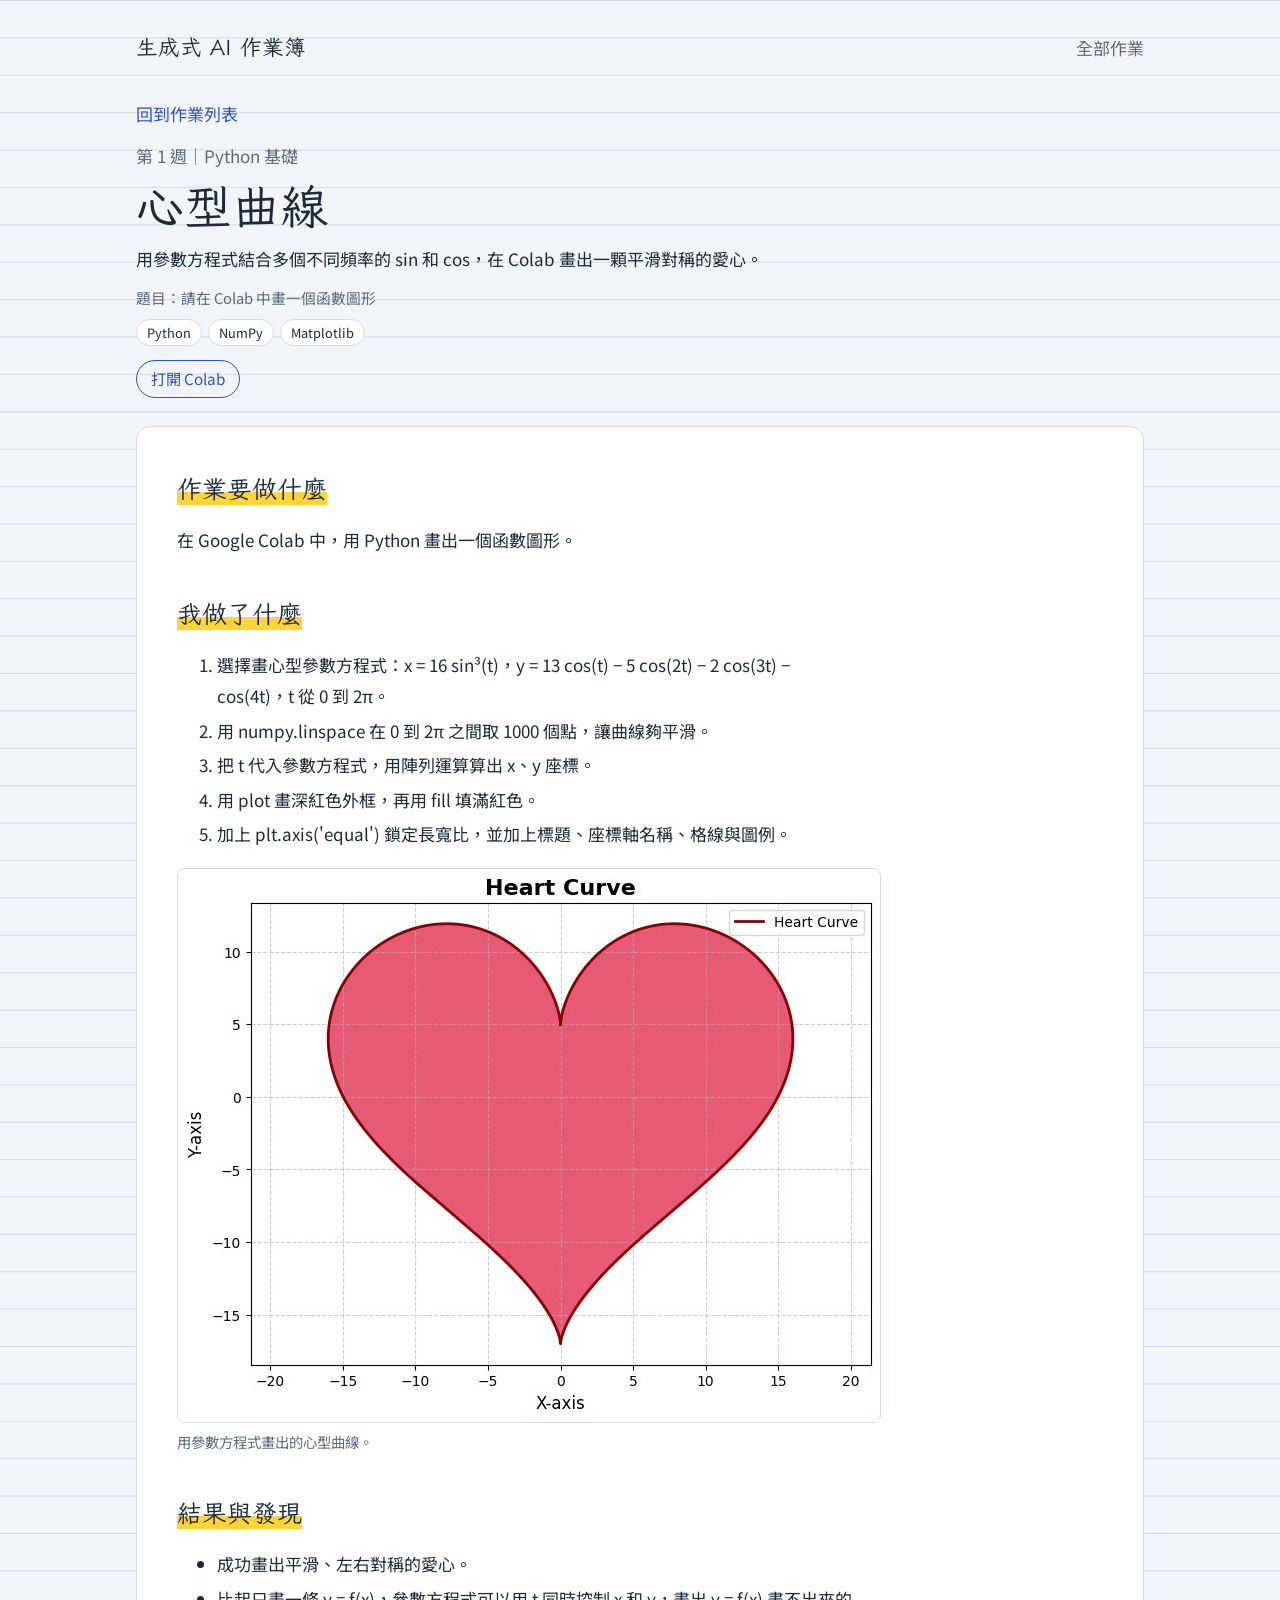
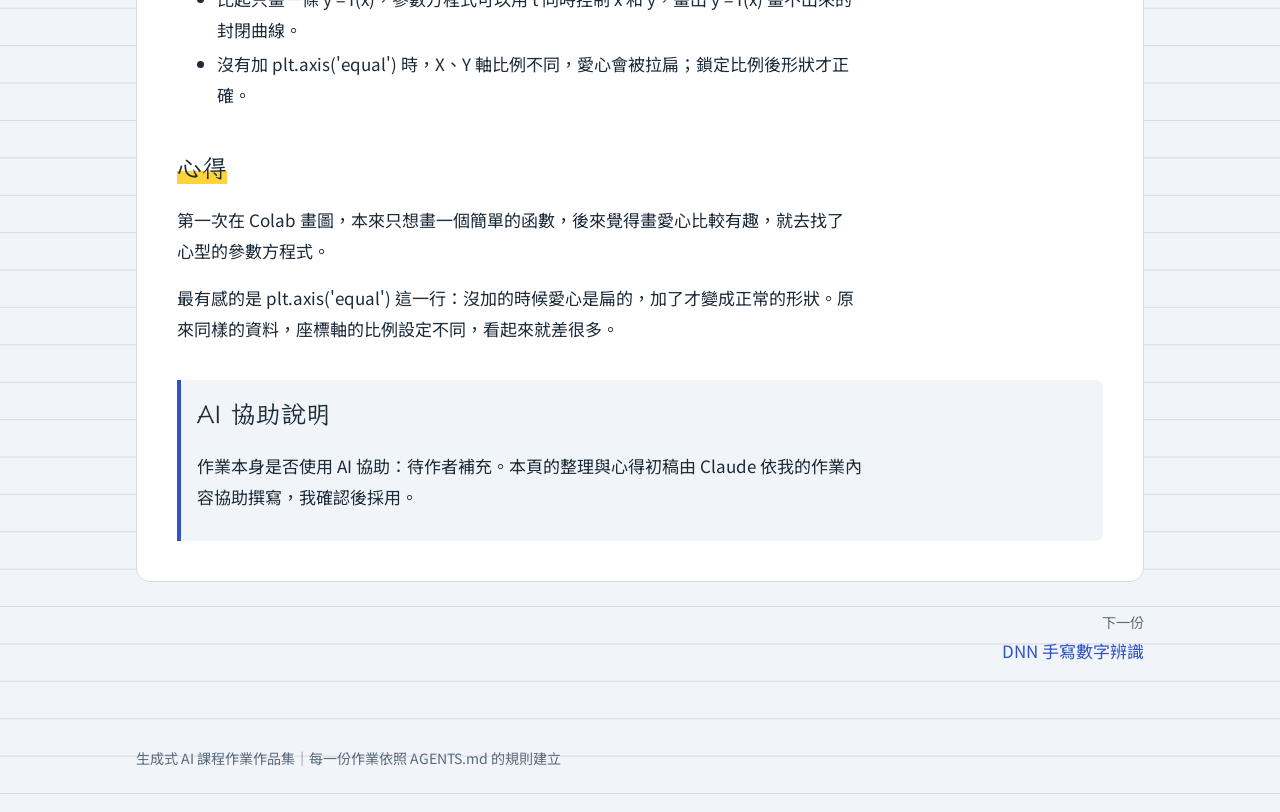
==== works/w01-function-plot.html @ 6072de22 "Add files via upload" ====
<!DOCTYPE html>
<html lang="zh-Hant">
<head>
<meta charset="UTF-8">
<meta name="viewport" content="width=device-width, initial-scale=1">
<title>請在 Colab 中畫一個函數圖形｜生成式 AI 作業簿</title>
<link rel="preconnect" href="https://fonts.googleapis.com">
<link rel="preconnect" href="https://fonts.gstatic.com" crossorigin>
<link href="https://fonts.googleapis.com/css2?family=LXGW+WenKai+TC&family=Noto+Sans+TC:wght@400;600&display=swap" rel="stylesheet">
<link rel="stylesheet" href="../assets/style.css">
</head>
<body data-page="work" data-work-id="w01" data-root="..">
<header class="site-header"><div class="wrap">
  <a class="brand" href="../index.html" data-site-title>生成式 AI 作業簿</a>
  <nav><a href="../index.html#works">全部作業</a></nav>
</div></header>

<main class="wrap work">
  <a class="back" href="../index.html#works">回到作業列表</a>
  <div class="work-head" id="work-head"></div>

  <article class="sheet">
    <section>
      <h2>作業要做什麼</h2>
      <p>在 Google Colab 中，用 Python 畫出一個函數圖形。</p>
    </section>

    <section>
      <h2>我做了什麼</h2>
      <ol>
        <li>選擇畫心型參數方程式：x = 16 sin³(t)，y = 13 cos(t) − 5 cos(2t) − 2 cos(3t) − cos(4t)，t 從 0 到 2π。</li>
        <li>用 numpy.linspace 在 0 到 2π 之間取 1000 個點，讓曲線夠平滑。</li>
        <li>把 t 代入參數方程式，用陣列運算算出 x、y 座標。</li>
        <li>用 plot 畫深紅色外框，再用 fill 填滿紅色。</li>
        <li>加上 plt.axis('equal') 鎖定長寬比，並加上標題、座標軸名稱、格線與圖例。</li>
      </ol>
      <figure>
        <img src="../assets/img/w01-heart.jpg" alt="填滿紅色的心型曲線圖" loading="lazy">
        <figcaption>用參數方程式畫出的心型曲線。</figcaption>
      </figure>
    </section>

    <section>
      <h2>結果與發現</h2>
      <ul>
        <li>成功畫出平滑、左右對稱的愛心。</li>
        <li>比起只畫一條 y = f(x)，參數方程式可以用 t 同時控制 x 和 y，畫出 y = f(x) 畫不出來的封閉曲線。</li>
        <li>沒有加 plt.axis('equal') 時，X、Y 軸比例不同，愛心會被拉扁；鎖定比例後形狀才正確。</li>
      </ul>
    </section>

    <section>
      <h2>心得</h2>
      <p>第一次在 Colab 畫圖，本來只想畫一個簡單的函數，後來覺得畫愛心比較有趣，就去找了心型的參數方程式。</p>
      <p>最有感的是 plt.axis('equal') 這一行：沒加的時候愛心是扁的，加了才變成正常的形狀。原來同樣的資料，座標軸的比例設定不同，看起來就差很多。</p>
    </section>

    <section class="ai-note">
      <h2>AI 協助說明</h2>
      <p>作業本身是否使用 AI 協助：待作者補充。本頁的整理與心得初稿由 Claude 依我的作業內容協助撰寫，我確認後採用。</p>
    </section>
  </article>

  <nav class="pager" id="pager" aria-label="上一份與下一份作業"></nav>
</main>

<footer class="site-footer"><div class="wrap">生成式 AI 課程作業作品集｜每一份作業依照 AGENTS.md 的規則建立</div></footer>
<script src="../assets/site.js"></script>
</body>
</html>
---- assets/style.css ----
/* =========================================================
   生成式 AI 作業簿｜全站樣式
   規則：顏色、字體、間距只能用下方 :root 的變數，不要在頁面裡寫死數值。
   ========================================================= */
:root {
  --paper: #F1F4F8;      /* 頁面底色：冷調筆記紙 */
  --sheet: #FFFFFF;      /* 卡片／內容紙張 */
  --ink: #1C2B3A;        /* 主要文字：深藍墨水 */
  --muted: #5B6B7C;      /* 次要文字 */
  --line: #D5DCE5;       /* 格線、框線 */
  --cobalt: #2F54C8;     /* 連結、印章 */
  --marker: #FFD43B;     /* 螢光筆：只用在 h2 底線與集點卡完成章 */
  --font-hand: "LXGW WenKai TC", "Noto Sans TC", serif;
  --font-body: "Noto Sans TC", "PingFang TC", "Microsoft JhengHei", sans-serif;
  --measure: 40em;
  --radius-sheet: 14px;
  --radius-chip: 999px;
}
@media (prefers-color-scheme: dark) {
  :root:not([data-theme="light"]) {
    --paper: #141B24; --sheet: #1C2532; --ink: #E7ECF3; --muted: #9AA8B8;
    --line: #2E3A4A; --cobalt: #8FA9FF; --marker: #C9A419;
  }
}

*, *::before, *::after { box-sizing: border-box; }
html { -webkit-text-size-adjust: 100%; }
body {
  margin: 0; background: var(--paper); color: var(--ink);
  font-family: var(--font-body); font-size: 17px; line-height: 1.8;
  /* 筆記紙的淡格線 */
  background-image: linear-gradient(var(--line) 1px, transparent 1px);
  background-size: 100% 2.2em; background-attachment: local;
}
a { color: var(--cobalt); text-underline-offset: 3px; }
a:focus-visible, button:focus-visible { outline: 3px solid var(--cobalt); outline-offset: 3px; border-radius: 4px; }
img { max-width: 100%; display: block; }

.wrap { max-width: 1040px; margin: 0 auto; padding: 0 16px; }

/* ---------- 頁首 ---------- */
.site-header { padding: 28px 0 8px; }
.site-header .wrap { display: flex; justify-content: space-between; align-items: baseline; gap: 12px; flex-wrap: wrap; }
.brand { font-family: var(--font-hand); font-size: 1.35rem; color: var(--ink); text-decoration: none; }
.site-header nav a { color: var(--muted); text-decoration: none; margin-left: 18px; }
.site-header nav a:hover { color: var(--cobalt); }

/* ---------- 首頁 Hero：集點卡 ---------- */
.hero { padding: 40px 0 24px; }
.hero h1 { font-family: var(--font-hand); font-weight: 400; font-size: clamp(2.2rem, 6vw, 3.6rem); line-height: 1.2; margin: 0 0 8px; }
.hero p { color: var(--muted); max-width: var(--measure); margin: 0 0 28px; }

.stampcard {
  background: var(--sheet); border: 1.5px solid var(--ink); border-radius: var(--radius-sheet);
  padding: 22px; display: grid; gap: 14px;
  grid-template-columns: repeat(auto-fill, minmax(150px, 1fr));
}
.stamp {
  position: relative; min-height: 150px; border: 1.5px dashed var(--line); border-radius: 10px;
  padding: 12px; text-decoration: none; color: var(--ink); display: flex; flex-direction: column; justify-content: space-between;
}
.stamp .no { font-family: var(--font-hand); font-size: 1.6rem; line-height: 1; color: var(--muted); }
.stamp .t { font-size: .92rem; line-height: 1.45; }
.stamp.done { border-style: solid; border-color: var(--ink); }
.stamp.done::after {          /* 完成章：螢光圓章，微微傾斜 */
  content: "完成"; position: absolute; top: 10px; right: 10px;
  font-family: var(--font-hand); font-size: .9rem; color: var(--ink);
  width: 46px; height: 46px; border-radius: 50%; display: grid; place-items: center;
  background: var(--marker); transform: rotate(-12deg);
}
.stamp.done:hover { background: var(--paper); }
.stamp.next .t { color: var(--muted); }

/* ---------- 首頁作業清單 ---------- */
.section-title { font-family: var(--font-hand); font-weight: 400; font-size: 1.7rem; margin: 56px 0 12px; }
.worklist { list-style: none; padding: 0; margin: 0; }
.worklist > li { border-top: 1px solid var(--line); padding: 18px 0; display: grid; grid-template-columns: 3.2em 1fr; gap: 4px 16px; }
.worklist .no { font-family: var(--font-hand); font-size: 1.5rem; color: var(--muted); grid-row: 1 / span 4; }
.worklist > li > :not(.no) { grid-column: 2; }
.worklist h3 { margin: 0; font-size: 1.1rem; }
.worklist .proj { color: var(--muted); font-size: .95rem; }
.worklist p { margin: 2px 0 0; max-width: var(--measure); }

/* ---------- 標籤 ---------- */
.tags { display: flex; flex-wrap: wrap; gap: 6px; margin: 8px 0 0; padding: 0; list-style: none; }
.tags li { font-size: .8rem; border: 1px solid var(--line); background: var(--sheet); border-radius: var(--radius-chip); padding: 1px 10px; }

/* ---------- 作業頁 ---------- */
.work { padding-top: 24px; padding-bottom: 40px; }   /* 只設上下，左右沿用 .wrap 的 16px 邊距 */
.back { display: inline-block; margin-bottom: 12px; text-decoration: none; }
.work-head { margin-bottom: 28px; }
.work-head .kicker { color: var(--muted); margin: 0; }
.work-head h1 { font-family: var(--font-hand); font-weight: 400; font-size: clamp(2rem, 5vw, 3rem); line-height: 1.25; margin: 4px 0 8px; }
.work-head .summary { max-width: var(--measure); margin: 0; }
.meta { display: flex; flex-wrap: wrap; gap: 6px 20px; color: var(--muted); font-size: .92rem; margin-top: 10px; }
.links { display: flex; flex-wrap: wrap; gap: 10px; margin-top: 14px; }
.links a { border: 1.5px solid var(--cobalt); border-radius: var(--radius-chip); padding: 4px 14px; text-decoration: none; font-size: .95rem; }
.links a:hover { background: var(--cobalt); color: var(--sheet); }

.sheet { background: var(--sheet); border: 1px solid var(--line); border-radius: var(--radius-sheet); padding: clamp(18px, 4vw, 40px); }
.sheet section + section { margin-top: 36px; }
.sheet h2 {
  font-family: var(--font-hand); font-weight: 400; font-size: 1.55rem; margin: 0 0 10px; display: inline;
  background: linear-gradient(transparent 62%, var(--marker) 62%);   /* 螢光筆底線 */
}
.sheet h2 + * { margin-top: 14px; }
.sheet p, .sheet ul, .sheet ol { max-width: var(--measure); }
.sheet li + li { margin-top: 4px; }
.sheet table { border-collapse: collapse; width: 100%; max-width: var(--measure); font-size: .95rem; display: block; overflow-x: auto; }
.sheet th, .sheet td { border: 1px solid var(--line); padding: 6px 10px; text-align: left; vertical-align: top; }
.sheet th { background: var(--paper); font-weight: 600; }
.sheet code { font-size: .9em; background: var(--paper); padding: 1px 5px; border-radius: 4px; }
.sheet pre { background: var(--paper); padding: 12px 14px; border-radius: 8px; overflow-x: auto; font-size: .88rem; line-height: 1.6; max-width: var(--measure); }
figure { margin: 18px 0; }
figure img { border: 1px solid var(--line); border-radius: 8px; }
figcaption { color: var(--muted); font-size: .9rem; margin-top: 6px; }

.ai-note { border-left: 4px solid var(--cobalt); background: var(--paper); padding: 12px 16px; border-radius: 0 8px 8px 0; }
.ai-note h2 { background: none; }
.todo { color: var(--muted); border: 1.5px dashed var(--line); border-radius: 8px; padding: 10px 14px; }

.pager { display: flex; justify-content: space-between; gap: 12px; margin-top: 28px; flex-wrap: wrap; }
.pager a { text-decoration: none; max-width: 48%; }
.pager .next { margin-left: auto; text-align: right; }
.pager small { display: block; color: var(--muted); }

.site-footer { color: var(--muted); font-size: .88rem; padding: 40px 0; }

@media (max-width: 560px) {
  body { font-size: 16px; }
  .stampcard { grid-template-columns: repeat(2, 1fr); padding: 14px; }
  .stamp { min-height: 130px; }
  .worklist > li { grid-template-columns: 2.4em 1fr; }
  .pager a { max-width: 100%; }
}
@media (prefers-reduced-motion: reduce) { * { transition: none !important; animation: none !important; } }
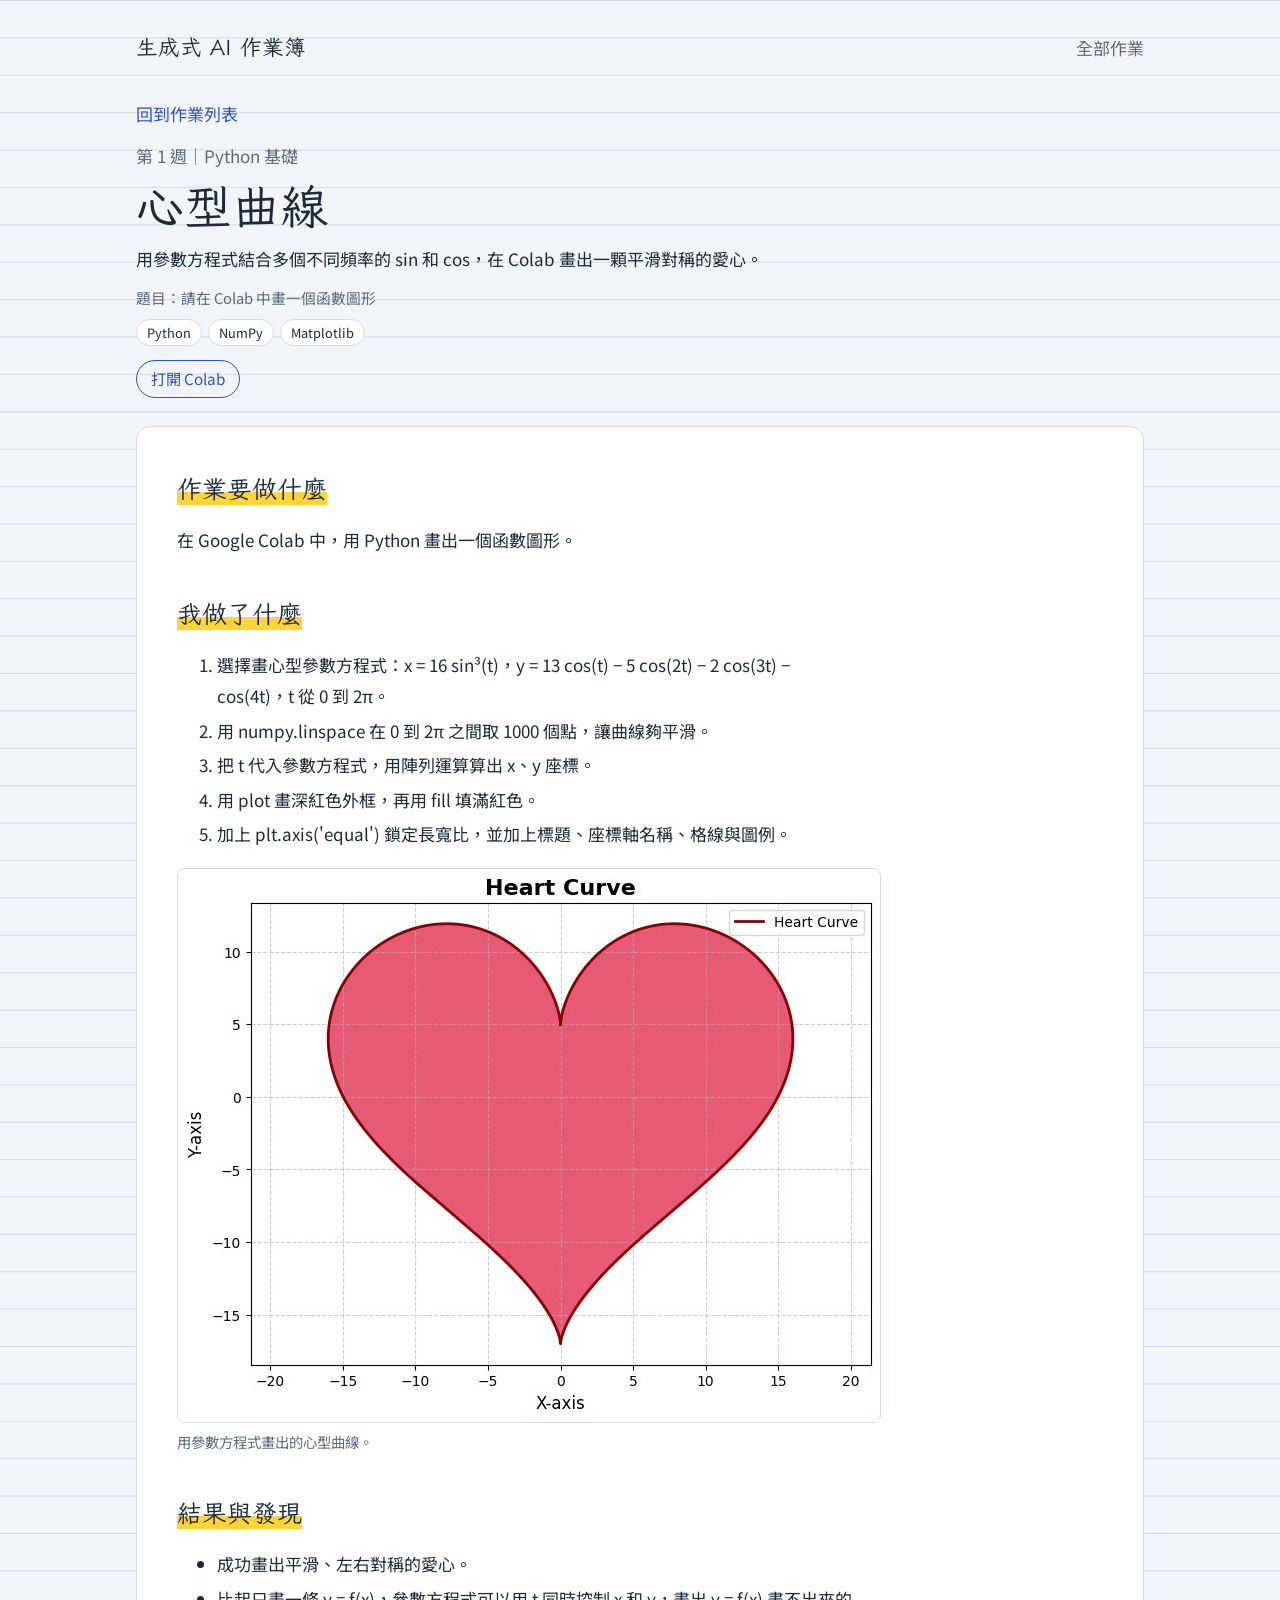
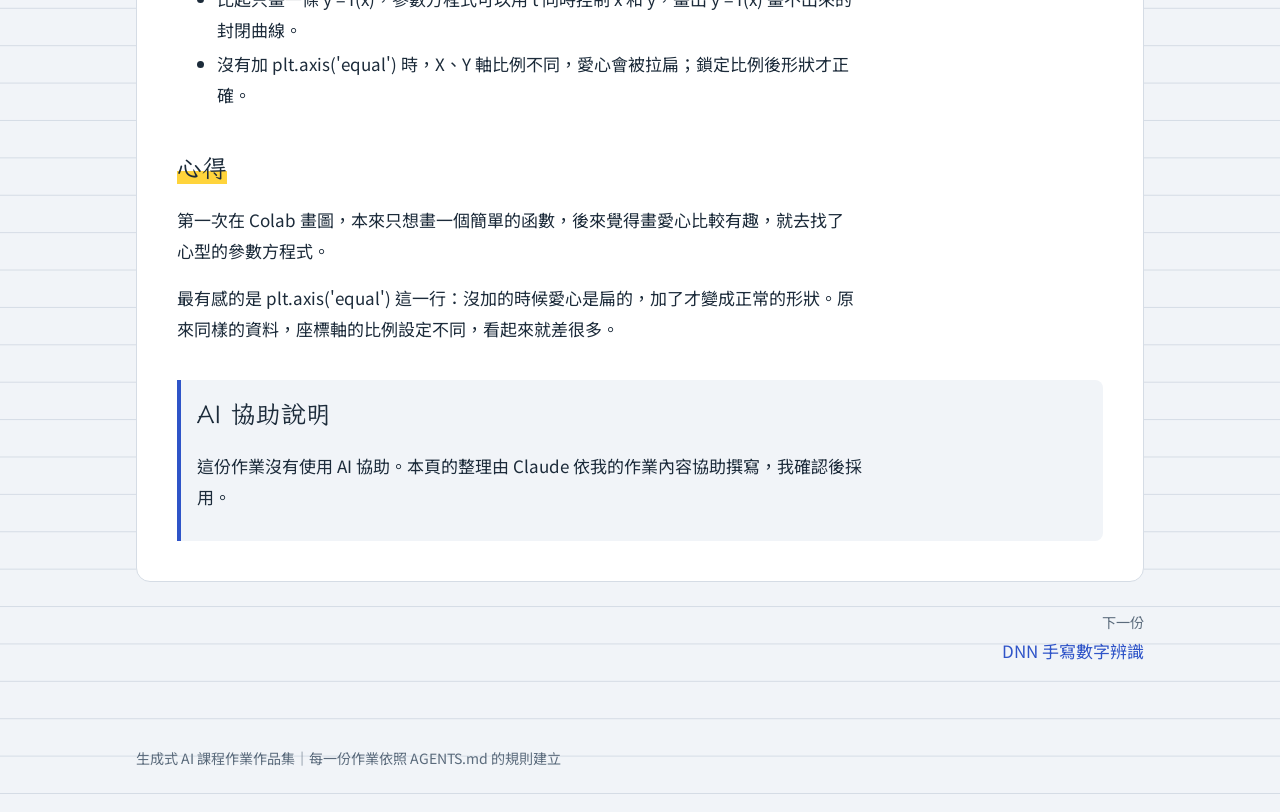
==== commit 3566de52: "Update w01-function-plot.html" ====
--- a/works/w01-function-plot.html
+++ b/works/w01-function-plot.html
@@ -57,7 +57,7 @@
 
     <section class="ai-note">
       <h2>AI 協助說明</h2>
-      <p>作業本身是否使用 AI 協助：待作者補充。本頁的整理與心得初稿由 Claude 依我的作業內容協助撰寫，我確認後採用。</p>
+      <p>這份作業沒有使用 AI 協助。本頁的整理由 Claude 依我的作業內容協助撰寫，我確認後採用。</p>
     </section>
   </article>
 
